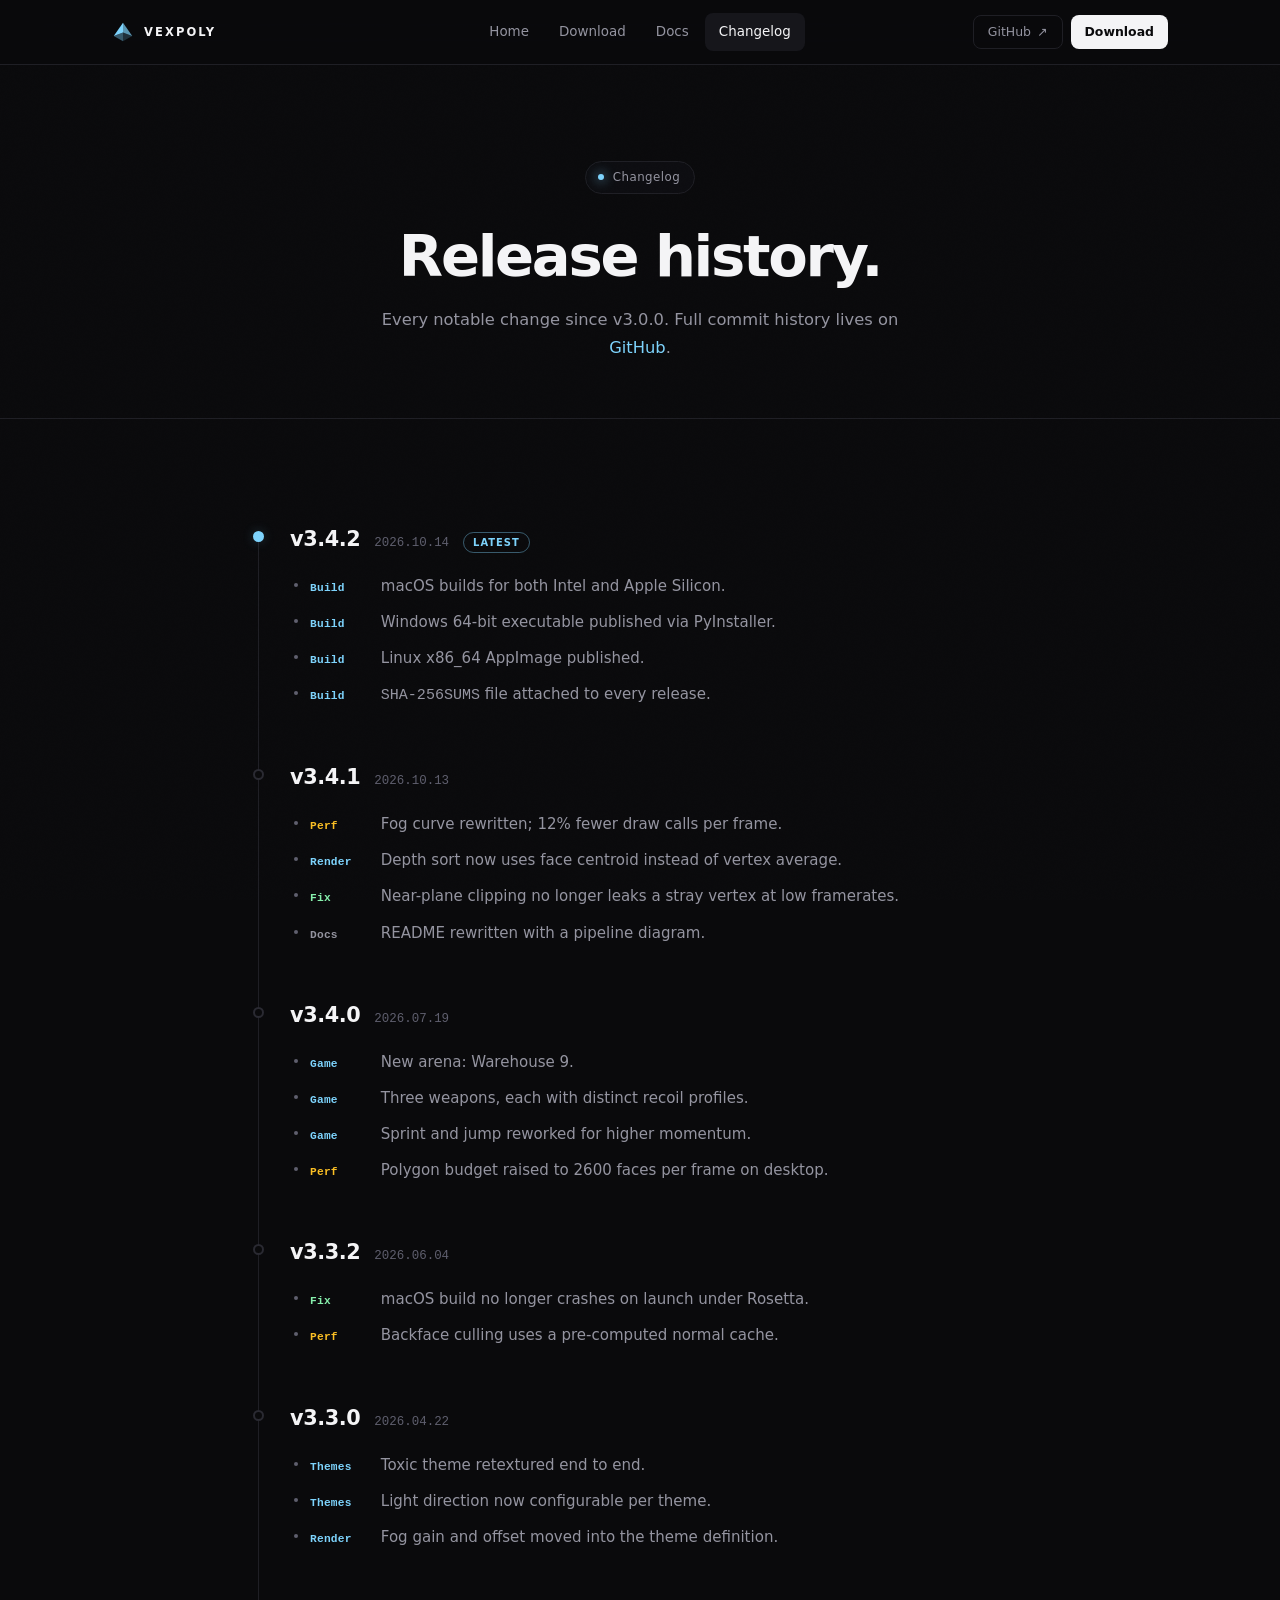
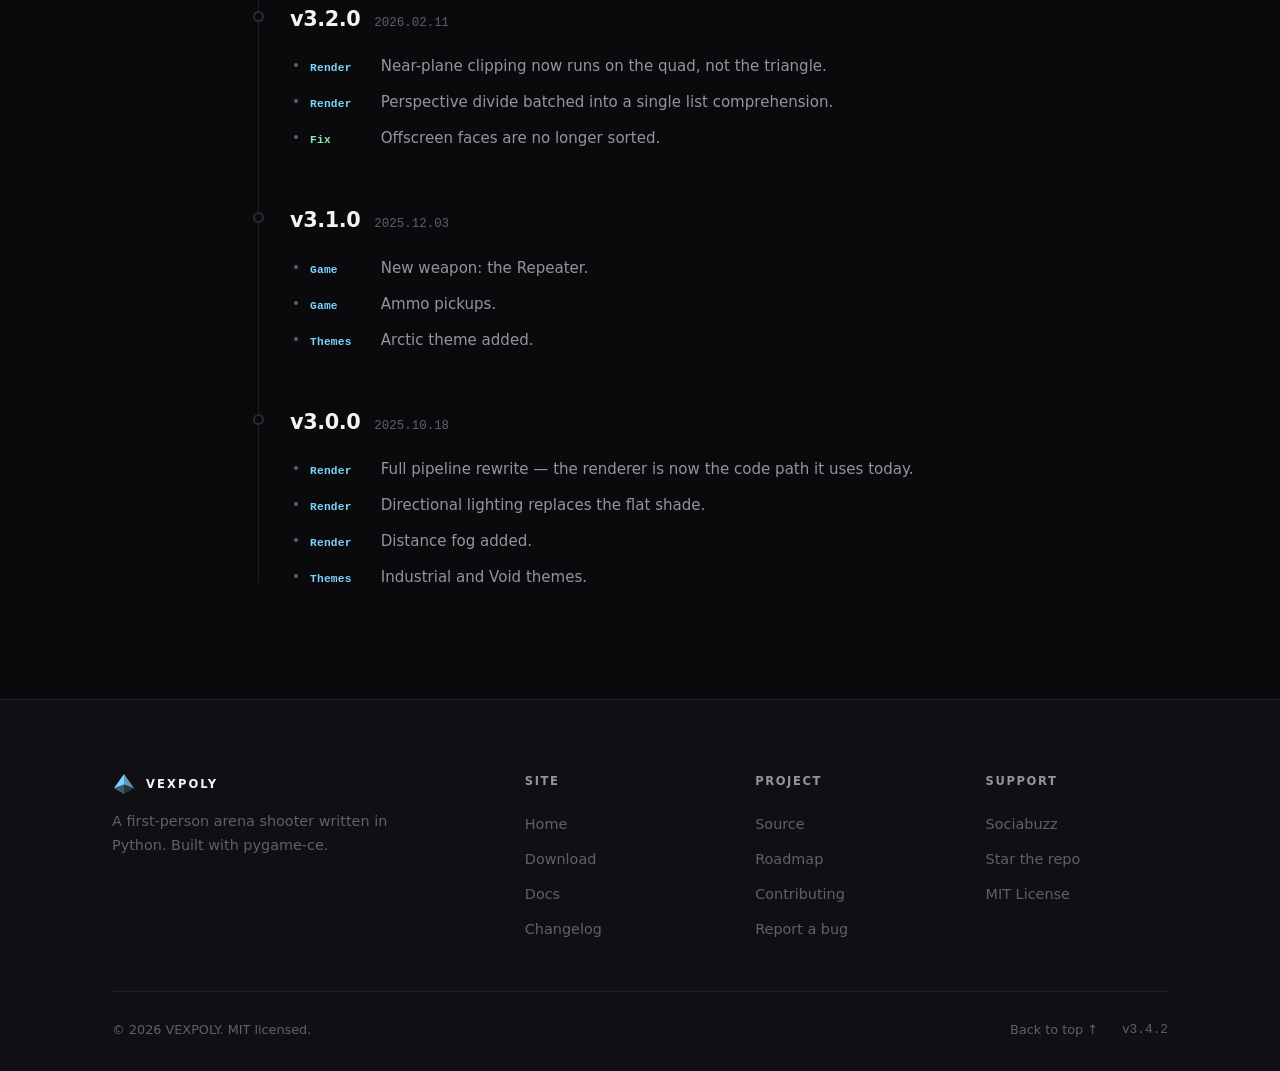
==== changelog.html @ 9313a00f "Add files via upload" ====
<!DOCTYPE html>
<html lang="en">
<head>
<meta charset="UTF-8">
<meta name="viewport" content="width=device-width, initial-scale=1.0">
<title>Changelog — VEXPOLY</title>
<meta name="description" content="Every VEXPOLY release, from v3.0.0 onward.">
<meta name="theme-color" content="#0A0A0C">
<meta name="color-scheme" content="dark">
<link rel="icon" href="assets/favicon.png">
<link rel="preconnect" href="https://rsms.me/">
<link rel="stylesheet" href="https://rsms.me/inter/inter.css">
<link rel="stylesheet" href="style.css">
<noscript><style>[data-reveal]{opacity:1!important;transform:none!important}</style></noscript>
</head>
<body id="top">

<a class="skip" href="#main">Skip to content</a>
<div class="grain" aria-hidden="true"></div>

<header class="bar">
  <div class="bar-inner">
    <a href="index.html" class="mark" aria-label="VEXPOLY — home">
      <svg viewBox="0 0 100 100" width="22" height="22" aria-hidden="true">
        <polygon points="50,8 8,68 50,52" fill="currentColor"/>
        <polygon points="50,8 50,52 92,68" fill="currentColor" opacity="0.7"/>
        <polygon points="8,68 50,92 50,52" fill="currentColor" opacity="0.4"/>
        <polygon points="50,52 92,68 50,92" fill="currentColor" opacity="0.2"/>
      </svg>
      <span>VEXPOLY</span>
    </a>

    <nav class="nav" id="siteNav" aria-label="Sections">
      <a href="index.html">Home</a>
      <a href="download.html">Download</a>
      <a href="docs.html">Docs</a>
      <a href="changelog.html" class="active">Changelog</a>
    </nav>

    <div class="bar-actions">
      <a class="pill pill-ghost" href="https://github.com/dranimalis/vexpoly" target="_blank" rel="noopener">
        GitHub <span aria-hidden="true">↗</span>
      </a>
      <a class="pill pill-solid" href="download.html">Download</a>
      <button class="menu" id="menuBtn" type="button"
              aria-expanded="false" aria-controls="siteNav" aria-label="Open menu">
        <span></span><span></span>
      </button>
    </div>
  </div>
</header>

<main id="main">

<section class="page-head">
  <div class="wrap-narrow">
    <p class="eyebrow" data-reveal>
      <span class="dot" aria-hidden="true"></span>Changelog
    </p>
    <h1 class="display" data-reveal>Release history.</h1>
    <p class="section-lede" data-reveal>
      Every notable change since v3.0.0. Full commit history lives on
      <a href="https://github.com/dranimalis/vexpoly" target="_blank" rel="noopener" style="color:var(--accent)">GitHub</a>.
    </p>
  </div>
</section>

<section class="section">
  <div class="wrap">
    <div class="timeline" data-reveal>

      <article class="release is-latest">
        <div class="release-head">
            <h3 class="release-ver">v3.4.2</h3>
            <span class="release-date">2026.10.14</span>
            <span class="release-tag is-latest">Latest</span>
        </div>
        <ul class="release-list">
            <li><span class="kind">Build</span> macOS builds for both Intel and Apple Silicon.</li>
            <li><span class="kind">Build</span> Windows 64-bit executable published via PyInstaller.</li>
            <li><span class="kind">Build</span> Linux x86_64 AppImage published.</li>
            <li><span class="kind">Build</span> <code>SHA-256SUMS</code> file attached to every release.</li>
        </ul>
      </article>

      <article class="release">
        <div class="release-head">
          <h3 class="release-ver">v3.4.1</h3>
          <span class="release-date">2026.10.13</span>
        </div>
        <ul class="release-list">
          <li><span class="kind perf">Perf</span> Fog curve rewritten; 12% fewer draw calls per frame.</li>
          <li><span class="kind">Render</span> Depth sort now uses face centroid instead of vertex average.</li>
          <li><span class="kind fix">Fix</span> Near-plane clipping no longer leaks a stray vertex at low framerates.</li>
          <li><span class="kind docs">Docs</span> README rewritten with a pipeline diagram.</li>
        </ul>
      </article>

      <article class="release">
        <div class="release-head">
          <h3 class="release-ver">v3.4.0</h3>
          <span class="release-date">2026.07.19</span>
        </div>
        <ul class="release-list">
          <li><span class="kind">Game</span> New arena: Warehouse 9.</li>
          <li><span class="kind">Game</span> Three weapons, each with distinct recoil profiles.</li>
          <li><span class="kind">Game</span> Sprint and jump reworked for higher momentum.</li>
          <li><span class="kind perf">Perf</span> Polygon budget raised to 2600 faces per frame on desktop.</li>
        </ul>
      </article>

      <article class="release">
        <div class="release-head">
          <h3 class="release-ver">v3.3.2</h3>
          <span class="release-date">2026.06.04</span>
        </div>
        <ul class="release-list">
          <li><span class="kind fix">Fix</span> macOS build no longer crashes on launch under Rosetta.</li>
          <li><span class="kind perf">Perf</span> Backface culling uses a pre-computed normal cache.</li>
        </ul>
      </article>

      <article class="release">
        <div class="release-head">
          <h3 class="release-ver">v3.3.0</h3>
          <span class="release-date">2026.04.22</span>
        </div>
        <ul class="release-list">
          <li><span class="kind">Themes</span> Toxic theme retextured end to end.</li>
          <li><span class="kind">Themes</span> Light direction now configurable per theme.</li>
          <li><span class="kind">Render</span> Fog gain and offset moved into the theme definition.</li>
        </ul>
      </article>

      <article class="release">
        <div class="release-head">
          <h3 class="release-ver">v3.2.0</h3>
          <span class="release-date">2026.02.11</span>
        </div>
        <ul class="release-list">
          <li><span class="kind">Render</span> Near-plane clipping now runs on the quad, not the triangle.</li>
          <li><span class="kind">Render</span> Perspective divide batched into a single list comprehension.</li>
          <li><span class="kind fix">Fix</span> Offscreen faces are no longer sorted.</li>
        </ul>
      </article>

      <article class="release">
        <div class="release-head">
          <h3 class="release-ver">v3.1.0</h3>
          <span class="release-date">2025.12.03</span>
        </div>
        <ul class="release-list">
          <li><span class="kind">Game</span> New weapon: the Repeater.</li>
          <li><span class="kind">Game</span> Ammo pickups.</li>
          <li><span class="kind">Themes</span> Arctic theme added.</li>
        </ul>
      </article>

      <article class="release">
        <div class="release-head">
          <h3 class="release-ver">v3.0.0</h3>
          <span class="release-date">2025.10.18</span>
        </div>
        <ul class="release-list">
          <li><span class="kind">Render</span> Full pipeline rewrite — the renderer is now the code path it uses today.</li>
          <li><span class="kind">Render</span> Directional lighting replaces the flat shade.</li>
          <li><span class="kind">Render</span> Distance fog added.</li>
          <li><span class="kind">Themes</span> Industrial and Void themes.</li>
        </ul>
      </article>

    </div>
  </div>
</section>

</main>

<footer class="foot">
  <div class="wrap">
    <div class="foot-grid">
      <div class="foot-brand">
        <a href="index.html" class="mark" aria-label="VEXPOLY">
          <svg viewBox="0 0 100 100" width="24" height="24" aria-hidden="true">
            <polygon points="50,8 8,68 50,52" fill="currentColor"/>
            <polygon points="50,8 50,52 92,68" fill="currentColor" opacity="0.7"/>
            <polygon points="8,68 50,92 50,52" fill="currentColor" opacity="0.4"/>
            <polygon points="50,52 92,68 50,92" fill="currentColor" opacity="0.2"/>
          </svg>
          <span>VEXPOLY</span>
        </a>
        <p class="foot-note">
          A first-person arena shooter written in Python. Built with pygame-ce.
        </p>
      </div>

      <nav class="foot-col" aria-label="Site">
        <h4>Site</h4>
        <a href="index.html">Home</a>
        <a href="download.html">Download</a>
        <a href="docs.html">Docs</a>
        <a href="changelog.html">Changelog</a>
      </nav>

      <nav class="foot-col" aria-label="Project">
        <h4>Project</h4>
        <a href="https://github.com/dranimalis/vexpoly" target="_blank" rel="noopener">Source</a>
        <a href="https://github.com/dranimalis/vexpoly/blob/main/ROADMAP.md" target="_blank" rel="noopener">Roadmap</a>
        <a href="https://github.com/dranimalis/vexpoly/blob/main/CONTRIBUTING.md" target="_blank" rel="noopener">Contributing</a>
        <a href="https://github.com/dranimalis/vexpoly/issues" target="_blank" rel="noopener">Report a bug</a>
      </nav>

      <nav class="foot-col" aria-label="Support">
        <h4>Support</h4>
        <a href="https://sociabuzz.com/dr_animalis/give" target="_blank" rel="noopener">Sociabuzz</a>
        <a href="https://github.com/dranimalis/vexpoly" target="_blank" rel="noopener">Star the repo</a>
        <a href="https://github.com/dranimalis/vexpoly/blob/main/LICENSE" target="_blank" rel="noopener">MIT License</a>
      </nav>
    </div>

    <div class="foot-bottom">
      <span>© <span id="year">2026</span> VEXPOLY. MIT licensed.</span>
      <span class="foot-bottom-right">
        <a class="totop" href="#top">Back to top ↑</a>
        <span class="ver">v3.4.2</span>
      </span>
    </div>
  </div>
</footer>

<script src="script.js"></script>
</body>
</html>
---- style.css ----
/* =========================================================================
   VEXPOLY — shared stylesheet
   ========================================================================= */

:root {
  --bg:         #0A0A0C;
  --surface:    #101014;
  --surface-2:  #16161B;
  --line:       #1F1F25;
  --line-2:     #2A2A32;
  --text:       #F4F4F6;
  --muted:      #9494A0;
  --dim:        #5F5F6E;
  --accent:     #7DD3FC;
  --accent-2:   #B8E6FF;
  --accent-ink: color-mix(in srgb, var(--accent) 10%, transparent);
  --accent-soft:color-mix(in srgb, var(--accent) 22%, transparent);

  --sans: "Inter", -apple-system, BlinkMacSystemFont, "Segoe UI", system-ui, sans-serif;
  --mono: ui-monospace, "SF Mono", "JetBrains Mono", Menlo, Consolas, monospace;

  --max: 1120px;
  --max-narrow: 720px;
  --pad: 32px;
  --radius: 12px;
  --radius-lg: 18px;

  --ease: cubic-bezier(.16, 1, .3, 1);
}

*, *::before, *::after { box-sizing: border-box; }

html {
  -webkit-text-size-adjust: 100%;
  scroll-behavior: smooth;
  scroll-padding-top: 88px;
  -webkit-font-smoothing: antialiased;
  -moz-osx-font-smoothing: grayscale;
}

body {
  margin: 0;
  background: var(--bg);
  color: var(--text);
  font-family: var(--sans);
  font-size: 16px;
  line-height: 1.6;
  overflow-x: hidden;
  font-feature-settings: "cv02", "cv03", "cv04", "cv11";
}

body.nav-open { overflow: hidden; }

img, svg, canvas { display: block; max-width: 100%; }
a { color: inherit; text-decoration: none; }
::selection { background: var(--accent); color: var(--bg); }

/* ------------------------------------------------------------ layout -- */

.wrap {
  width: 100%;
  max-width: var(--max);
  margin: 0 auto;
  padding: 0 var(--pad);
}
.wrap-narrow {
  width: 100%;
  max-width: var(--max-narrow);
  margin: 0 auto;
  padding: 0 var(--pad);
}

.skip {
  position: absolute;
  left: -9999px;
  top: 0;
  background: var(--accent);
  color: var(--bg);
  padding: 12px 18px;
  z-index: 200;
  font-size: 0.85rem;
  font-weight: 600;
  border-radius: 0 0 8px 0;
}
.skip:focus { left: 0; }

.grain {
  position: fixed;
  inset: 0;
  pointer-events: none;
  z-index: 1;
  opacity: 0.018;
  mix-blend-mode: overlay;
  background-image: url("data:image/svg+xml,%3Csvg xmlns='http://www.w3.org/2000/svg' width='160' height='160'%3E%3Cfilter id='n'%3E%3CfeTurbulence type='fractalNoise' baseFrequency='0.9' numOctaves='2'/%3E%3C/filter%3E%3Crect width='100%25' height='100%25' filter='url(%23n)'/%3E%3C/svg%3E");
}

/* =============================================================== bar == */

.bar {
  position: sticky;
  top: 0;
  z-index: 50;
  background: color-mix(in srgb, var(--bg) 78%, transparent);
  backdrop-filter: saturate(160%) blur(18px);
  -webkit-backdrop-filter: saturate(160%) blur(18px);
  border-bottom: 1px solid var(--line);
}

.bar-inner {
  max-width: var(--max);
  margin: 0 auto;
  padding: 0 var(--pad);
  display: grid;
  grid-template-columns: 1fr auto 1fr;
  align-items: center;
  gap: 24px;
  height: 64px;
}

.mark {
  display: inline-flex;
  align-items: center;
  gap: 10px;
  color: var(--accent);
  font-size: 0.72rem;
  letter-spacing: 0.18em;
  font-weight: 600;
  text-transform: uppercase;
  justify-self: start;
}
.mark span { color: var(--text); }

.nav {
  display: flex;
  gap: 2px;
  justify-self: center;
  font-size: 0.84rem;
  font-weight: 500;
  color: var(--muted);
}
.nav a {
  position: relative;
  padding: 8px 14px;
  border-radius: 8px;
  transition: color 0.18s var(--ease), background 0.18s var(--ease);
}
.nav a:hover { color: var(--text); }
.nav a.active {
  color: var(--text);
  background: var(--surface-2);
}

.bar-actions {
  display: flex;
  gap: 8px;
  align-items: center;
  justify-self: end;
}

.pill {
  display: inline-flex;
  align-items: center;
  gap: 6px;
  height: 34px;
  padding: 0 14px;
  border-radius: 8px;
  font-size: 0.78rem;
  font-weight: 500;
  white-space: nowrap;
  transition: all 0.18s var(--ease);
}
.pill-ghost {
  border: 1px solid var(--line);
  color: var(--muted);
}
.pill-ghost:hover { color: var(--text); border-color: var(--line-2); }

.pill-solid {
  background: var(--text);
  color: var(--bg);
  font-weight: 600;
}
.pill-solid:hover { background: var(--accent); }

.menu {
  display: none;
  width: 38px;
  height: 38px;
  background: none;
  border: 1px solid var(--line);
  border-radius: 9px;
  cursor: pointer;
  padding: 0;
  flex-direction: column;
  align-items: center;
  justify-content: center;
  gap: 5px;
  color: var(--text);
}
.menu span {
  display: block;
  width: 15px;
  height: 1.5px;
  background: currentColor;
  transition: transform 0.25s var(--ease);
}

/* ============================================================== hero == */

.hero {
  position: relative;
  padding: 104px 0 96px;
  overflow: hidden;
  isolation: isolate;
}

.hero-bg {
  position: absolute;
  inset: 0;
  z-index: -1;
  pointer-events: none;
  overflow: hidden;
}
.hero-bg::before {
  content: "";
  position: absolute;
  inset: -30% -10% auto -10%;
  height: 900px;
  background: radial-gradient(ellipse 42% 55% at 50% 12%,
    var(--accent-soft), transparent 70%);
  filter: blur(72px);
  opacity: 0.5;
}
.hero-bg::after {
  content: "";
  position: absolute;
  inset: 0;
  background-image:
    linear-gradient(color-mix(in srgb, var(--text) 4%, transparent) 1px, transparent 1px),
    linear-gradient(90deg, color-mix(in srgb, var(--text) 4%, transparent) 1px, transparent 1px);
  background-size: 72px 72px;
  mask-image: radial-gradient(ellipse 65% 55% at 50% 30%, black 10%, transparent 78%);
  -webkit-mask-image: radial-gradient(ellipse 65% 55% at 50% 30%, black 10%, transparent 78%);
}

.hero-inner {
  display: flex;
  flex-direction: column;
  align-items: center;
  text-align: center;
  max-width: 820px;
}

.eyebrow {
  display: inline-flex;
  align-items: center;
  gap: 9px;
  margin: 0 0 32px;
  padding: 6px 14px 6px 12px;
  border: 1px solid var(--line);
  border-radius: 999px;
  font-size: 0.74rem;
  letter-spacing: 0.04em;
  font-weight: 500;
  color: var(--muted);
  background: color-mix(in srgb, var(--surface) 60%, transparent);
}
.eyebrow .dot {
  width: 6px;
  height: 6px;
  border-radius: 50%;
  background: var(--accent);
  box-shadow: 0 0 12px var(--accent);
}

.hero-title {
  margin: 0 0 24px;
  font-size: clamp(2.8rem, 7.5vw, 5.2rem);
  font-weight: 700;
  letter-spacing: -0.045em;
  line-height: 1.02;
  color: var(--text);
}
.hero-title .muted { color: var(--dim); }

.hero-lede {
  margin: 0 0 36px;
  max-width: 58ch;
  font-size: 1.08rem;
  color: var(--muted);
  line-height: 1.7;
}
.hero-lede code {
  font-family: var(--mono);
  font-size: 0.88em;
  color: var(--text);
  background: var(--surface-2);
  border: 1px solid var(--line);
  padding: 2px 6px;
  border-radius: 5px;
}

.hero-ctas {
  display: flex;
  gap: 10px;
  flex-wrap: wrap;
  justify-content: center;
}

.hero-shot {
  width: 100%;
  max-width: 840px;
  margin: 48px auto 0;
  border: 1px solid var(--line);
  border-radius: var(--radius-lg);
  overflow: hidden;
  background: #07070A;
  box-shadow: 0 40px 100px -50px rgba(0,0,0,0.9);
}
.hero-shot img {
  display: block;
  width: 100%;
  height: auto;
}

.hero-foot {
  margin: 32px 0 0;
  font-size: 0.82rem;
  color: var(--dim);
}

/* ============================================================ buttons == */

.btn {
  display: inline-flex;
  align-items: center;
  justify-content: center;
  gap: 8px;
  height: 46px;
  padding: 0 22px;
  border-radius: 10px;
  font-size: 0.9rem;
  font-weight: 600;
  border: 1px solid transparent;
  cursor: pointer;
  transition: all 0.18s var(--ease);
  font-family: inherit;
  white-space: nowrap;
}
.btn-solid {
  background: var(--text);
  color: var(--bg);
}
.btn-solid:hover { background: var(--accent); }

.btn-ghost {
  border-color: var(--line-2);
  color: var(--text);
  background: transparent;
}
.btn-ghost:hover { border-color: var(--muted); background: var(--surface); }

.btn-block { width: 100%; }

/* ============================================================== stats == */

.stats {
  border-top: 1px solid var(--line);
  border-bottom: 1px solid var(--line);
  padding: 40px 0;
  background: color-mix(in srgb, var(--surface) 40%, transparent);
}
.stats-grid {
  display: grid;
  grid-template-columns: repeat(4, 1fr);
  gap: 0;
}
.stat {
  display: flex;
  flex-direction: column;
  gap: 4px;
  align-items: center;
  text-align: center;
  padding: 0 20px;
  border-left: 1px solid var(--line);
}
.stat:first-child { border-left: none; }

.stat-value {
  font-family: var(--mono);
  font-size: clamp(1.5rem, 2.8vw, 2rem);
  font-weight: 500;
  letter-spacing: -0.02em;
  color: var(--text);
  line-height: 1.1;
}
.stat-label {
  font-size: 0.74rem;
  letter-spacing: 0.02em;
  color: var(--dim);
  font-weight: 500;
}

/* ============================================================ section == */

.section {
  padding: 104px 0;
  position: relative;
}
.section-alt {
  background: color-mix(in srgb, var(--surface) 30%, transparent);
}

.section-head {
  max-width: var(--max-narrow);
  margin: 0 auto 64px;
  text-align: center;
}
.section-head .eyebrow { margin-bottom: 22px; }

.display {
  margin: 0 0 18px;
  font-size: clamp(1.9rem, 4.2vw, 3rem);
  font-weight: 700;
  letter-spacing: -0.04em;
  line-height: 1.08;
}
.display .dim { color: var(--dim); }

.section-lede {
  max-width: 56ch;
  margin: 0 auto;
  font-size: 1.02rem;
  color: var(--muted);
  line-height: 1.7;
  text-align: center;
}
.section-lede code {
  font-family: var(--mono);
  font-size: 0.9em;
  color: var(--text);
  background: var(--surface-2);
  border: 1px solid var(--line);
  padding: 1px 5px;
  border-radius: 4px;
}

.page-head {
  padding: 96px 0 56px;
  text-align: center;
  border-bottom: 1px solid var(--line);
}
.page-head .display {
  font-size: clamp(2.2rem, 5.5vw, 3.6rem);
}
.page-head .section-lede {
  margin-top: 12px;
}

/* ============================================================== cards == */

.grid-3 {
  display: grid;
  grid-template-columns: repeat(3, 1fr);
  gap: 16px;
}

.card {
  display: flex;
  flex-direction: column;
  gap: 12px;
  padding: 26px 24px;
  border: 1px solid var(--line);
  border-radius: var(--radius-lg);
  background: var(--surface);
  transition: border-color 0.2s var(--ease);
}
.card:hover { border-color: var(--line-2); }

.card-num {
  font-family: var(--mono);
  font-size: 0.7rem;
  letter-spacing: 0.12em;
  color: var(--dim);
}
.card h3 {
  margin: 0;
  font-size: 1.05rem;
  font-weight: 600;
  letter-spacing: -0.01em;
}
.card p {
  margin: 0;
  font-size: 0.9rem;
  color: var(--muted);
  line-height: 1.6;
}
.card code {
  font-family: var(--mono);
  font-size: 0.88em;
  color: var(--text);
  background: var(--surface-2);
  border: 1px solid var(--line);
  padding: 1px 5px;
  border-radius: 4px;
}

.link-card {
  display: flex;
  flex-direction: column;
  gap: 10px;
  padding: 28px 26px;
  border: 1px solid var(--line);
  border-radius: var(--radius-lg);
  background: var(--surface);
  transition: all 0.22s var(--ease);
}
.link-card:hover {
  border-color: var(--line-2);
  transform: translateY(-2px);
}
.link-card h3 {
  margin: 0;
  font-size: 1.1rem;
  font-weight: 600;
  letter-spacing: -0.015em;
}
.link-card p {
  margin: 0;
  font-size: 0.9rem;
  color: var(--muted);
  line-height: 1.6;
  flex: 1;
}
.link-card .arrow {
  margin-top: 4px;
  font-size: 0.82rem;
  font-weight: 600;
  color: var(--accent);
  display: inline-flex;
  align-items: center;
  gap: 6px;
}
.link-card .arrow span { transition: transform 0.2s var(--ease); }
.link-card:hover .arrow span { transform: translateX(3px); }

/* ============================================================== demo === */

.themes {
  display: flex;
  gap: 8px;
  flex-wrap: wrap;
  justify-content: center;
  margin: 0 0 28px;
}
.theme-btn {
  display: inline-flex;
  align-items: center;
  gap: 9px;
  padding: 7px 14px 7px 10px;
  border: 1px solid var(--line);
  border-radius: 999px;
  background: var(--surface);
  color: var(--muted);
  font-family: var(--sans);
  font-size: 0.82rem;
  font-weight: 500;
  cursor: pointer;
  transition: all 0.18s var(--ease);
}
.theme-btn:hover { color: var(--text); border-color: var(--line-2); }
.theme-btn[aria-pressed="true"] {
  color: var(--text);
  border-color: color-mix(in srgb, var(--accent) 45%, transparent);
  background: color-mix(in srgb, var(--accent) 8%, var(--surface));
}
.theme-btn .sw {
  width: 14px; height: 14px;
  border-radius: 50%;
  background: var(--c);
  box-shadow: inset 0 0 0 1px rgba(255,255,255,0.1);
}

.demo {
  border: 1px solid var(--line);
  border-radius: var(--radius-lg);
  overflow: hidden;
  background: #07070A;
  max-width: 960px;
  margin: 0 auto;
}
.demo-head {
  display: flex;
  align-items: center;
  gap: 10px;
  padding: 12px 18px;
  border-bottom: 1px solid var(--line);
  background: var(--surface);
}
.demo-dot {
  width: 7px; height: 7px;
  border-radius: 50%;
  background: var(--accent);
}
.demo-title {
  font-family: var(--mono);
  font-size: 0.74rem;
  color: var(--muted);
}
.demo-hint {
  margin-left: auto;
  font-family: var(--mono);
  font-size: 0.72rem;
  color: var(--dim);
}

#scene {
  display: block;
  width: 100%;
  height: auto;
  aspect-ratio: 900 / 580;
  cursor: grab;
  touch-action: none;
  user-select: none;
}
#scene:active { cursor: grabbing; }

.demo-controls {
  display: flex;
  align-items: center;
  gap: 8px;
  padding: 12px 16px;
  border-top: 1px solid var(--line);
  background: var(--surface);
  flex-wrap: wrap;
}
.ctl {
  display: inline-flex;
  align-items: center;
  gap: 7px;
  padding: 6px 12px;
  background: transparent;
  border: 1px solid var(--line);
  border-radius: 7px;
  color: var(--muted);
  font-family: var(--mono);
  font-size: 0.72rem;
  cursor: pointer;
  transition: all 0.15s var(--ease);
}
.ctl:hover { color: var(--text); border-color: var(--line-2); }
.ctl[aria-pressed="true"] {
  color: var(--accent);
  border-color: color-mix(in srgb, var(--accent) 40%, transparent);
}
.ctl-dot {
  width: 6px; height: 6px;
  border-radius: 50%;
  background: var(--dim);
  transition: background 0.15s;
}
.ctl[aria-pressed="true"] .ctl-dot { background: var(--accent); }

.demo-stats {
  margin-left: auto;
  display: flex;
  gap: 14px;
  font-family: var(--mono);
  font-size: 0.72rem;
  color: var(--dim);
}

/* =========================================================== downloads = */

.dl-grid {
  display: grid;
  grid-template-columns: repeat(3, 1fr);
  gap: 16px;
}

.dl-card {
  position: relative;
  display: flex;
  flex-direction: column;
  gap: 16px;
  padding: 24px;
  border: 1px solid var(--line);
  border-radius: var(--radius-lg);
  background: var(--surface);
  transition: border-color 0.2s var(--ease);
}
.dl-card:hover { border-color: var(--line-2); }
.dl-card.is-match {
  border-color: color-mix(in srgb, var(--accent) 55%, transparent);
  background:
    linear-gradient(180deg,
      color-mix(in srgb, var(--accent) 7%, transparent) 0%,
      var(--surface) 60%);
}
.dl-card.is-soon { opacity: 0.75; }
.dl-card.is-soon .dl-badge {
  display: inline-flex;
  color: var(--muted);
  border-color: var(--line-2);
}
.dl-card.is-soon .btn {
  cursor: default;
  pointer-events: auto;
}

.dl-head {
  display: flex;
  align-items: center;
  justify-content: space-between;
  gap: 10px;
}
.dl-os {
  display: inline-flex;
  align-items: center;
  gap: 10px;
  font-size: 0.95rem;
  font-weight: 600;
}
.dl-os svg { color: var(--muted); flex-shrink: 0; }
.is-match .dl-os svg { color: var(--accent); }

.dl-badge {
  display: none;
  padding: 3px 9px;
  font-size: 0.62rem;
  letter-spacing: 0.12em;
  text-transform: uppercase;
  font-weight: 600;
  color: var(--accent);
  border: 1px solid color-mix(in srgb, var(--accent) 40%, transparent);
  border-radius: 999px;
  white-space: nowrap;
}
.dl-card.is-match .dl-badge { display: inline-flex; }

.dl-file {
  display: flex;
  flex-direction: column;
  gap: 4px;
  padding: 12px 14px;
  border: 1px solid var(--line);
  border-radius: 10px;
  background: #0A0A0D;
}
.dl-file-name {
  font-family: var(--mono);
  font-size: 0.78rem;
  color: var(--text);
  word-break: break-all;
}
.dl-file-meta {
  font-family: var(--mono);
  font-size: 0.68rem;
  color: var(--dim);
}

.dl-note {
  margin: 0;
  font-size: 0.8rem;
  color: var(--dim);
  line-height: 1.55;
}
.dl-note code {
  font-family: var(--mono);
  font-size: 0.9em;
  color: var(--muted);
  background: var(--surface-2);
  border: 1px solid var(--line);
  padding: 1px 5px;
  border-radius: 4px;
}
.dl-note em { color: var(--muted); font-style: normal; }
.dl-note a {
  color: var(--muted);
  border-bottom: 1px solid var(--line-2);
  transition: color 0.15s, border-color 0.15s;
}
.dl-note a:hover { color: var(--accent); border-color: var(--accent); }

.dl-verify {
  margin: 20px auto 0;
  max-width: 62ch;
  text-align: center;
  font-size: 0.82rem;
  color: var(--dim);
}
.dl-verify a {
  color: var(--muted);
  border-bottom: 1px solid var(--line-2);
  transition: color 0.15s, border-color 0.15s;
}
.dl-verify a:hover { color: var(--accent); border-color: var(--accent); }

/* install block */
.install {
  width: 100%;
  max-width: 720px;
  margin: 0 auto;
  background: var(--surface);
  border: 1px solid var(--line);
  border-radius: var(--radius);
  overflow: hidden;
  text-align: left;
  transition: border-color 0.25s var(--ease);
}
.install:hover { border-color: var(--line-2); }

.install-bar {
  display: flex;
  align-items: center;
  gap: 12px;
  padding: 10px 14px;
  border-bottom: 1px solid var(--line);
  background: var(--surface-2);
}
.install-dots { display: flex; gap: 6px; }
.install-dots i {
  width: 10px; height: 10px;
  border-radius: 50%;
  display: block;
}
.install-dots i:nth-child(1) { background: #FF5F56; }
.install-dots i:nth-child(2) { background: #FFBD2E; }
.install-dots i:nth-child(3) { background: #27C93F; }
.install-title {
  font-family: var(--mono);
  font-size: 0.74rem;
  color: var(--dim);
}

.copy {
  margin-left: auto;
  display: inline-flex;
  align-items: center;
  gap: 6px;
  padding: 5px 12px;
  background: transparent;
  border: 1px solid var(--line);
  border-radius: 6px;
  color: var(--muted);
  font-family: var(--mono);
  font-size: 0.7rem;
  cursor: pointer;
  transition: all 0.15s var(--ease);
}
.copy:hover { color: var(--text); border-color: var(--line-2); }
.copy.done { color: var(--accent); border-color: var(--accent); }
.copy::before {
  content: "";
  width: 8px; height: 8px;
  border: 1.5px solid currentColor;
  border-radius: 2px;
  transition: all 0.15s var(--ease);
}
.copy.done::before { border-radius: 50%; background: currentColor; }

.install pre {
  margin: 0;
  padding: 18px 22px;
  font-family: var(--mono);
  font-size: 0.82rem;
  line-height: 1.9;
  color: #C9C9CE;
  overflow-x: auto;
}
.install code { background: none; padding: 0; font-size: inherit; color: inherit; }
.install .p { color: var(--dim); margin-right: 8px; user-select: none; }
.install .c { color: var(--dim); opacity: 0.7; }

/* requirements table */
.reqs {
  max-width: 780px;
  margin: 0 auto;
}
.reqs-title {
  margin: 0 0 18px;
  font-size: 0.72rem;
  letter-spacing: 0.16em;
  text-transform: uppercase;
  font-weight: 600;
  color: var(--muted);
  text-align: center;
}
.reqs-grid {
  display: grid;
  grid-template-columns: repeat(3, 1fr);
  gap: 1px;
  background: var(--line);
  border: 1px solid var(--line);
  border-radius: var(--radius);
  overflow: hidden;
}
.req {
  display: flex;
  flex-direction: column;
  gap: 4px;
  padding: 16px 20px;
  background: var(--surface);
}
.req-label {
  font-size: 0.72rem;
  letter-spacing: 0.04em;
  color: var(--dim);
  font-weight: 500;
}
.req-value {
  font-size: 0.9rem;
  color: var(--text);
  line-height: 1.5;
}

/* ================================================================ docs = */

.docs-layout {
  display: grid;
  grid-template-columns: 220px minmax(0, 1fr);
  gap: 56px;
  align-items: start;
  max-width: var(--max);
  margin: 0 auto;
  padding: 64px var(--pad) 0;
}

.docs-nav {
  position: sticky;
  top: 88px;
  display: flex;
  flex-direction: column;
  gap: 4px;
  font-size: 0.88rem;
}
.docs-nav h4 {
  margin: 0 0 10px;
  font-size: 0.68rem;
  letter-spacing: 0.16em;
  text-transform: uppercase;
  font-weight: 600;
  color: var(--dim);
}
.docs-nav a {
  display: block;
  padding: 7px 12px;
  border-radius: 7px;
  color: var(--muted);
  transition: all 0.15s var(--ease);
}
.docs-nav a:hover { color: var(--text); background: var(--surface); }
.docs-nav a.active { color: var(--text); background: var(--surface-2); }

.docs-content { max-width: 720px; }
.docs-content section { padding: 0 0 64px; scroll-margin-top: 88px; }

.docs-content h2 {
  margin: 0 0 12px;
  font-size: 1.6rem;
  font-weight: 700;
  letter-spacing: -0.025em;
}
.docs-content h3 {
  margin: 32px 0 10px;
  font-size: 1.05rem;
  font-weight: 600;
  letter-spacing: -0.01em;
}
.docs-content p {
  margin: 0 0 14px;
  font-size: 0.98rem;
  color: var(--muted);
  line-height: 1.72;
}
.docs-content p code,
.docs-content li code {
  font-family: var(--mono);
  font-size: 0.88em;
  color: var(--text);
  background: var(--surface-2);
  border: 1px solid var(--line);
  padding: 1px 6px;
  border-radius: 4px;
}
.docs-content ul, .docs-content ol {
  margin: 0 0 18px;
  padding-left: 22px;
  color: var(--muted);
  line-height: 1.72;
}
.docs-content li { margin-bottom: 6px; }
.docs-content a {
  color: var(--accent);
  border-bottom: 1px solid var(--accent-soft);
  transition: border-color 0.15s;
}
.docs-content a:hover { border-color: var(--accent); }

.docs-content pre {
  margin: 0 0 20px;
  padding: 18px 20px;
  background: var(--surface);
  border: 1px solid var(--line);
  border-radius: 12px;
  font-family: var(--mono);
  font-size: 0.82rem;
  line-height: 1.85;
  color: #C9C9CE;
  overflow-x: auto;
}
.docs-content pre code { background: none; border: none; padding: 0; color: inherit; }

.controls-table {
  width: 100%;
  border-collapse: collapse;
  border: 1px solid var(--line);
  border-radius: var(--radius);
  overflow: hidden;
  margin: 0 0 20px;
  font-size: 0.92rem;
}
.controls-table th,
.controls-table td {
  padding: 12px 18px;
  text-align: left;
  border-bottom: 1px solid var(--line);
}
.controls-table th {
  background: var(--surface);
  font-size: 0.72rem;
  letter-spacing: 0.12em;
  text-transform: uppercase;
  font-weight: 600;
  color: var(--muted);
}
.controls-table tr:last-child td { border-bottom: none; }
.controls-table td:first-child { color: var(--muted); }
.controls-table td:last-child { text-align: right; }

kbd {
  display: inline-flex;
  align-items: center;
  justify-content: center;
  min-width: 28px;
  height: 28px;
  padding: 0 8px;
  background: var(--surface-2);
  border: 1px solid var(--line-2);
  border-bottom-width: 2px;
  border-radius: 6px;
  font-family: var(--mono);
  font-size: 0.72rem;
  color: var(--text);
  margin-left: 4px;
}

/* ============================================================ changelog = */

.timeline {
  max-width: 780px;
  margin: 0 auto;
  position: relative;
}
.timeline::before {
  content: "";
  position: absolute;
  top: 12px;
  bottom: 12px;
  left: 8px;
  width: 1px;
  background: var(--line);
}

.release {
  position: relative;
  padding: 0 0 48px 40px;
}
.release:last-child { padding-bottom: 0; }
.release::before {
  content: "";
  position: absolute;
  left: 3px;
  top: 8px;
  width: 11px;
  height: 11px;
  border-radius: 50%;
  background: var(--bg);
  border: 2px solid var(--line-2);
}
.release.is-latest::before {
  border-color: var(--accent);
  background: var(--accent);
  box-shadow: 0 0 12px var(--accent-soft);
}

.release-head {
  display: flex;
  align-items: baseline;
  gap: 14px;
  flex-wrap: wrap;
  margin: 0 0 12px;
}
.release-ver {
  font-size: 1.3rem;
  font-weight: 700;
  letter-spacing: -0.02em;
  margin: 0;
}
.release-date {
  font-family: var(--mono);
  font-size: 0.78rem;
  color: var(--dim);
}
.release-tag {
  padding: 2px 9px;
  font-size: 0.62rem;
  letter-spacing: 0.1em;
  text-transform: uppercase;
  font-weight: 600;
  border-radius: 999px;
  border: 1px solid var(--line-2);
  color: var(--muted);
}
.release-tag.is-latest {
  color: var(--accent);
  border-color: color-mix(in srgb, var(--accent) 40%, transparent);
}

.release-list {
  margin: 0;
  padding: 0;
  list-style: none;
}
.release-list li {
  position: relative;
  padding: 6px 0 6px 20px;
  font-size: 0.94rem;
  color: var(--muted);
  line-height: 1.6;
}
.release-list li::before {
  content: "";
  position: absolute;
  left: 4px;
  top: 15px;
  width: 4px;
  height: 4px;
  border-radius: 50%;
  background: var(--dim);
}
.release-list .kind {
  display: inline-block;
  min-width: 62px;
  font-family: var(--mono);
  font-size: 0.7rem;
  font-weight: 600;
  letter-spacing: 0.02em;
  color: var(--accent);
  margin-right: 4px;
}
.release-list .kind.fix { color: #86efac; }
.release-list .kind.perf { color: #fbbf24; }
.release-list .kind.docs { color: var(--muted); }

/* ============================================================= support = */

.support { text-align: center; }
.support .row-center {
  display: flex;
  gap: 12px;
  justify-content: center;
  flex-wrap: wrap;
  margin-top: 28px;
}

/* ================================================================ 404 = */

.notfound {
  min-height: calc(100svh - 64px);
  display: grid;
  place-items: center;
  padding: 80px 0;
  text-align: center;
}
.notfound .code {
  font-family: var(--mono);
  font-size: 0.82rem;
  letter-spacing: 0.24em;
  color: var(--dim);
  margin: 0 0 20px;
}
.notfound h1 {
  margin: 0 0 20px;
  font-size: clamp(2.4rem, 6vw, 4rem);
  font-weight: 700;
  letter-spacing: -0.04em;
  line-height: 1.05;
}
.notfound p {
  max-width: 48ch;
  margin: 0 auto 36px;
  color: var(--muted);
  font-size: 1rem;
  line-height: 1.7;
}
.notfound .hero-ctas { justify-content: center; }

/* =============================================================== foot == */

.foot {
  background: var(--surface);
  border-top: 1px solid var(--line);
  padding: 72px 0 32px;
}
.foot-grid {
  display: grid;
  grid-template-columns: 2fr 1fr 1fr 1fr;
  gap: 48px;
  padding-bottom: 44px;
  border-bottom: 1px solid var(--line);
}
.foot-brand .mark { color: var(--accent); margin-bottom: 14px; }
.foot-note {
  margin: 0;
  font-size: 0.9rem;
  color: var(--dim);
  max-width: 36ch;
  line-height: 1.65;
}
.foot-col h4 {
  margin: 0 0 16px;
  font-size: 0.72rem;
  letter-spacing: 0.14em;
  text-transform: uppercase;
  font-weight: 600;
  color: var(--muted);
}
.foot-col a {
  display: block;
  padding: 6px 0;
  font-size: 0.9rem;
  color: var(--dim);
  transition: color 0.15s;
}
.foot-col a:hover { color: var(--text); }

.foot-bottom {
  display: flex;
  justify-content: space-between;
  align-items: center;
  gap: 16px;
  flex-wrap: wrap;
  padding-top: 28px;
  font-size: 0.8rem;
  color: var(--dim);
}
.foot-bottom-right {
  display: inline-flex;
  align-items: center;
  gap: 24px;
}
.totop { color: var(--dim); transition: color 0.15s; }
.totop:hover { color: var(--accent); }
.ver { font-family: var(--mono); }

/* ============================================================== reveal == */

[data-reveal] {
  opacity: 0;
  transform: translateY(18px);
  transition:
    opacity 0.7s var(--ease) var(--delay, 0s),
    transform 0.7s var(--ease) var(--delay, 0s);
}
[data-reveal].in {
  opacity: 1;
  transform: none;
}

/* =========================================================== responsive */

@media (max-width: 1050px) {
  .docs-layout { grid-template-columns: 1fr; gap: 32px; padding-top: 48px; }
  .docs-nav {
    position: static;
    flex-direction: row;
    flex-wrap: wrap;
    padding: 14px 16px;
    border: 1px solid var(--line);
    border-radius: var(--radius);
    background: var(--surface);
  }
  .docs-nav h4 { width: 100%; margin: 0 0 8px; }
  .docs-nav a { padding: 6px 12px; }
  .foot-grid { grid-template-columns: 1fr 1fr; gap: 36px; }
}

@media (max-width: 950px) {
  .grid-3 { grid-template-columns: 1fr; }
  .dl-grid { grid-template-columns: 1fr; }
  .reqs-grid { grid-template-columns: repeat(2, 1fr); }
}

@media (max-width: 860px) {
  .bar-inner {
    grid-template-columns: 1fr auto;
    gap: 12px;
  }
  .nav {
    position: fixed;
    inset: 64px 0 auto 0;
    flex-direction: column;
    gap: 0;
    margin: 0;
    padding: 8px 0 20px;
    background: color-mix(in srgb, var(--bg) 96%, transparent);
    backdrop-filter: blur(18px);
    -webkit-backdrop-filter: blur(18px);
    border-bottom: 1px solid var(--line);
    font-size: 0.9rem;
    transform: translateY(-120%);
    transition: transform 0.32s var(--ease);
    z-index: 40;
    align-items: stretch;
  }
  .nav a {
    padding: 16px var(--pad);
    border-radius: 0;
    border-bottom: 1px solid var(--line);
  }
  body.nav-open .nav { transform: none; }

  .pill-ghost { display: none; }
  .menu { display: flex; }
  body.nav-open .menu span:nth-child(1) { transform: translateY(3.25px) rotate(45deg); }
  body.nav-open .menu span:nth-child(2) { transform: translateY(-3.25px) rotate(-45deg); }
}

@media (max-width: 720px) {
  :root { --pad: 20px; }
  .section { padding: 80px 0; }
  .page-head { padding: 64px 0 40px; }

  .hero { padding: 64px 0 72px; }
  .hero-ctas { width: 100%; }
  .hero-ctas .btn { flex: 1 1 auto; }
  .hero-shot { margin-top: 36px; }

  .stats-grid { grid-template-columns: 1fr 1fr; gap: 24px 0; }
  .stat { border-left: none; padding: 0; }
  .stat:nth-child(2n) { border-left: 1px solid var(--line); }
  .stat:nth-child(n+3) { padding-top: 20px; border-top: 1px solid var(--line); }

  .reqs-grid { grid-template-columns: 1fr; }
  .foot-grid { grid-template-columns: 1fr; gap: 28px; }
  .foot-bottom { flex-direction: column; align-items: flex-start; }

  .controls-table th,
  .controls-table td { padding: 10px 14px; font-size: 0.88rem; }

  .release { padding-left: 32px; }
}

@media (max-width: 420px) {
  .hero-title { font-size: clamp(2.2rem, 12vw, 3rem); }
  .install pre { font-size: 0.72rem; padding: 16px 18px; }
  .demo-stats { width: 100%; margin-left: 0; margin-top: 6px; }
}

@media (prefers-reduced-motion: reduce) {
  html { scroll-behavior: auto; }
  [data-reveal] { opacity: 1 !important; transform: none !important; transition: none !important; }
}

/* architecture picker inside the macOS card */
.dl-arch {
  margin: 0;
  font-size: 0.78rem;
  color: var(--dim);
  letter-spacing: 0.02em;
}

.dl-arch-btn {
  flex-direction: column;
  height: auto;
  padding: 10px 16px;
  gap: 2px;
  text-align: center;
}

.dl-arch-sub {
  font-family: var(--mono);
  font-size: 0.66rem;
  font-weight: 500;
  opacity: 0.7;
  letter-spacing: 0.02em;
}

/* the detected chip's button lights up */
.dl-card[data-os="macos"].is-apple-silicon .dl-arch-btn[data-arch="arm64"],
.dl-card[data-os="macos"].is-intel        .dl-arch-btn[data-arch="x64"] {
  background: var(--text);
  color: var(--bg);
  border-color: transparent;
}
.dl-card[data-os="macos"].is-apple-silicon .dl-arch-btn[data-arch="x64"],
.dl-card[data-os="macos"].is-intel        .dl-arch-btn[data-arch="arm64"] {
  background: transparent;
  color: var(--text);
  border-color: var(--line-2);
}
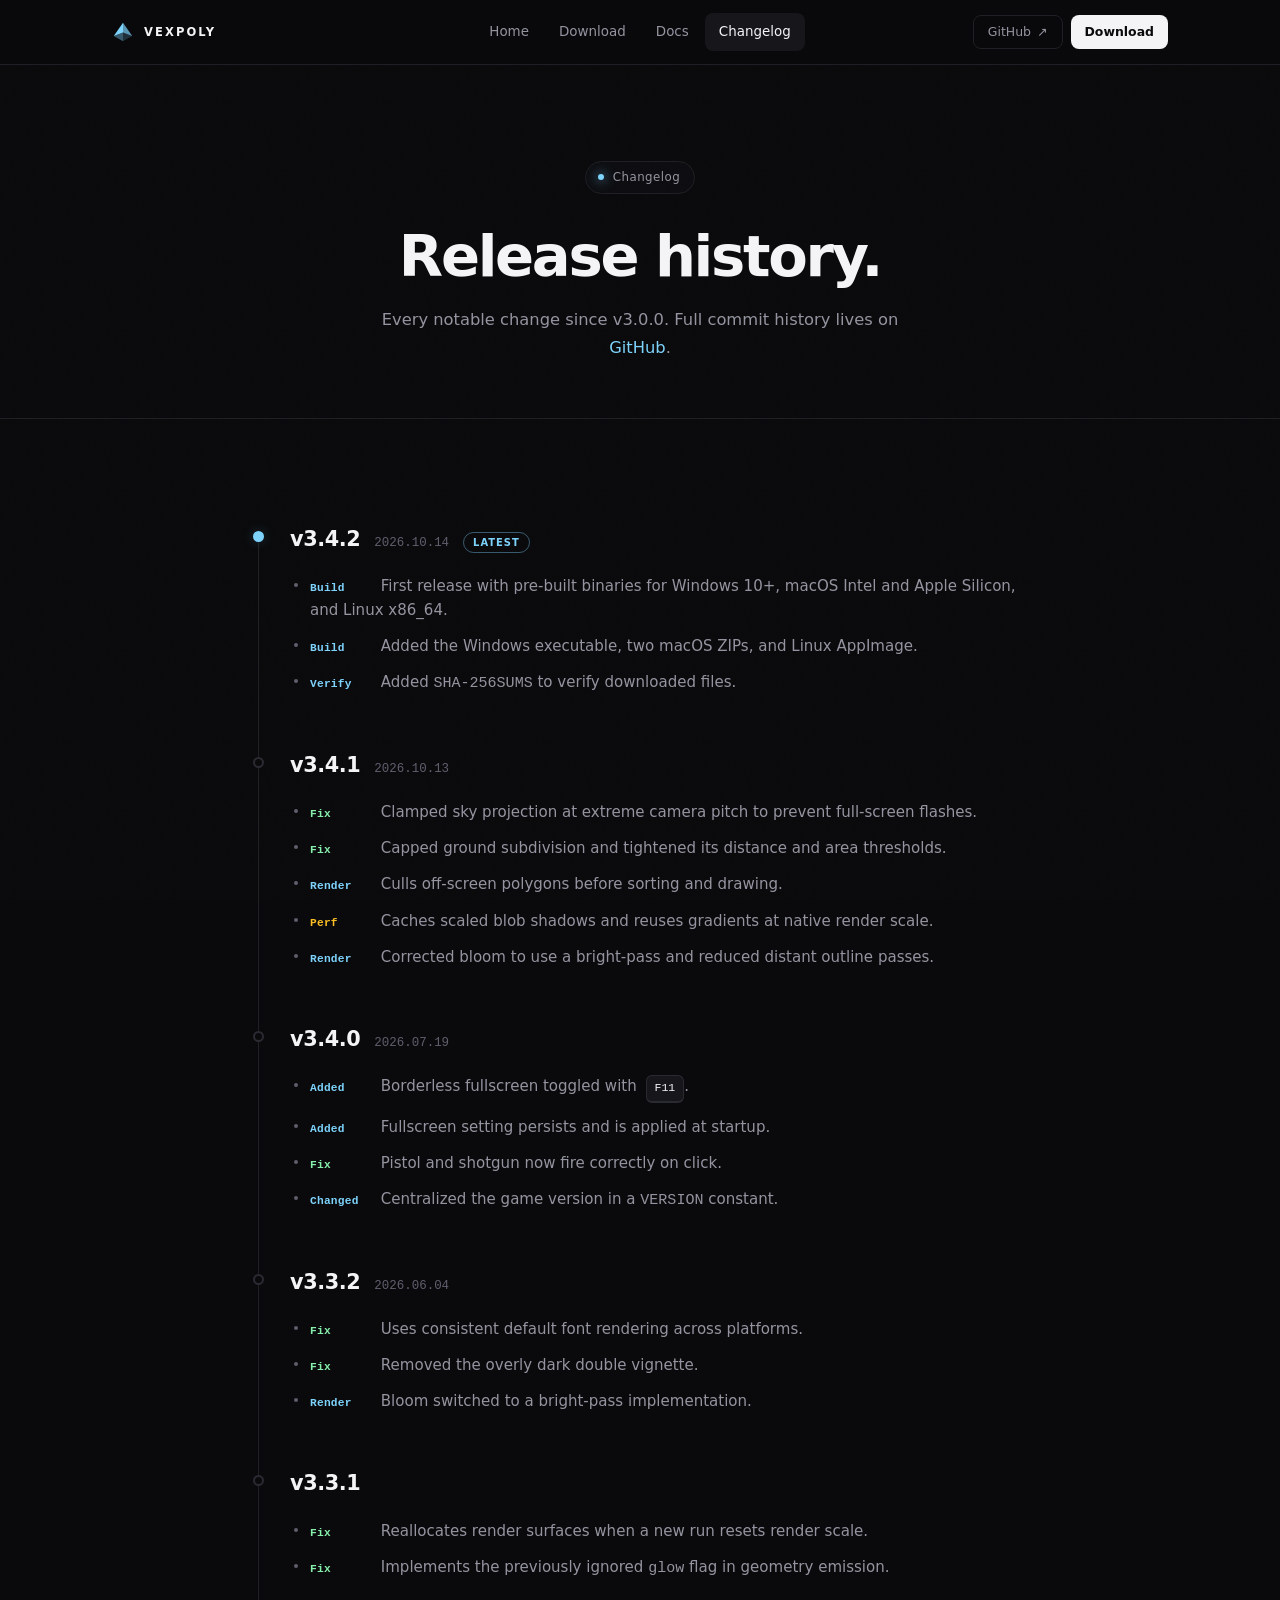
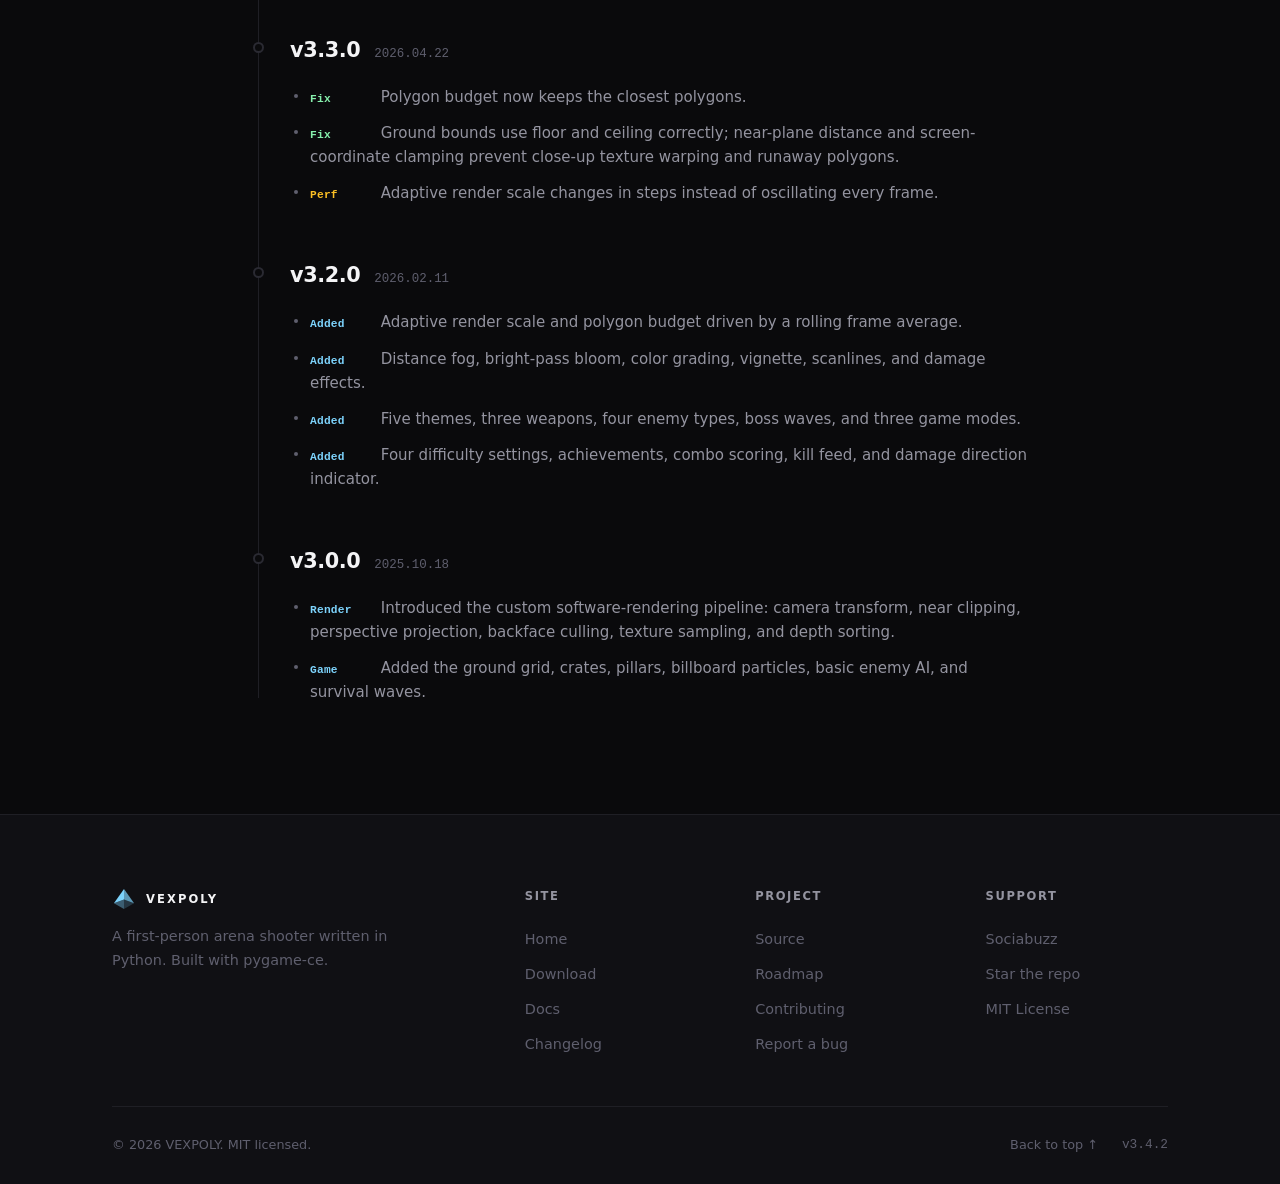
==== commit 78a905ed: "Sync website changelog with game release history" ====
--- a/changelog.html
+++ b/changelog.html
@@ -71,15 +71,14 @@
 
       <article class="release is-latest">
         <div class="release-head">
-            <h3 class="release-ver">v3.4.2</h3>
-            <span class="release-date">2026.10.14</span>
-            <span class="release-tag is-latest">Latest</span>
-        </div>
-        <ul class="release-list">
-            <li><span class="kind">Build</span> macOS builds for both Intel and Apple Silicon.</li>
-            <li><span class="kind">Build</span> Windows 64-bit executable published via PyInstaller.</li>
-            <li><span class="kind">Build</span> Linux x86_64 AppImage published.</li>
-            <li><span class="kind">Build</span> <code>SHA-256SUMS</code> file attached to every release.</li>
+          <h3 class="release-ver">v3.4.2</h3>
+          <span class="release-date">2026.10.14</span>
+          <span class="release-tag is-latest">Latest</span>
+        </div>
+        <ul class="release-list">
+          <li><span class="kind">Build</span> First release with pre-built binaries for Windows 10+, macOS Intel and Apple Silicon, and Linux x86_64.</li>
+          <li><span class="kind">Build</span> Added the Windows executable, two macOS ZIPs, and Linux AppImage.</li>
+          <li><span class="kind">Verify</span> Added <code>SHA-256SUMS</code> to verify downloaded files.</li>
         </ul>
       </article>
 
@@ -89,10 +88,11 @@
           <span class="release-date">2026.10.13</span>
         </div>
         <ul class="release-list">
-          <li><span class="kind perf">Perf</span> Fog curve rewritten; 12% fewer draw calls per frame.</li>
-          <li><span class="kind">Render</span> Depth sort now uses face centroid instead of vertex average.</li>
-          <li><span class="kind fix">Fix</span> Near-plane clipping no longer leaks a stray vertex at low framerates.</li>
-          <li><span class="kind docs">Docs</span> README rewritten with a pipeline diagram.</li>
+          <li><span class="kind fix">Fix</span> Clamped sky projection at extreme camera pitch to prevent full-screen flashes.</li>
+          <li><span class="kind fix">Fix</span> Capped ground subdivision and tightened its distance and area thresholds.</li>
+          <li><span class="kind">Render</span> Culls off-screen polygons before sorting and drawing.</li>
+          <li><span class="kind perf">Perf</span> Caches scaled blob shadows and reuses gradients at native render scale.</li>
+          <li><span class="kind">Render</span> Corrected bloom to use a bright-pass and reduced distant outline passes.</li>
         </ul>
       </article>
 
@@ -102,10 +102,10 @@
           <span class="release-date">2026.07.19</span>
         </div>
         <ul class="release-list">
-          <li><span class="kind">Game</span> New arena: Warehouse 9.</li>
-          <li><span class="kind">Game</span> Three weapons, each with distinct recoil profiles.</li>
-          <li><span class="kind">Game</span> Sprint and jump reworked for higher momentum.</li>
-          <li><span class="kind perf">Perf</span> Polygon budget raised to 2600 faces per frame on desktop.</li>
+          <li><span class="kind">Added</span> Borderless fullscreen toggled with <kbd>F11</kbd>.</li>
+          <li><span class="kind">Added</span> Fullscreen setting persists and is applied at startup.</li>
+          <li><span class="kind fix">Fix</span> Pistol and shotgun now fire correctly on click.</li>
+          <li><span class="kind">Changed</span> Centralized the game version in a <code>VERSION</code> constant.</li>
         </ul>
       </article>
 
@@ -115,8 +115,19 @@
           <span class="release-date">2026.06.04</span>
         </div>
         <ul class="release-list">
-          <li><span class="kind fix">Fix</span> macOS build no longer crashes on launch under Rosetta.</li>
-          <li><span class="kind perf">Perf</span> Backface culling uses a pre-computed normal cache.</li>
+          <li><span class="kind fix">Fix</span> Uses consistent default font rendering across platforms.</li>
+          <li><span class="kind fix">Fix</span> Removed the overly dark double vignette.</li>
+          <li><span class="kind">Render</span> Bloom switched to a bright-pass implementation.</li>
+        </ul>
+      </article>
+
+      <article class="release">
+        <div class="release-head">
+          <h3 class="release-ver">v3.3.1</h3>
+        </div>
+        <ul class="release-list">
+          <li><span class="kind fix">Fix</span> Reallocates render surfaces when a new run resets render scale.</li>
+          <li><span class="kind fix">Fix</span> Implements the previously ignored <code>glow</code> flag in geometry emission.</li>
         </ul>
       </article>
 
@@ -126,9 +137,9 @@
           <span class="release-date">2026.04.22</span>
         </div>
         <ul class="release-list">
-          <li><span class="kind">Themes</span> Toxic theme retextured end to end.</li>
-          <li><span class="kind">Themes</span> Light direction now configurable per theme.</li>
-          <li><span class="kind">Render</span> Fog gain and offset moved into the theme definition.</li>
+          <li><span class="kind fix">Fix</span> Polygon budget now keeps the closest polygons.</li>
+          <li><span class="kind fix">Fix</span> Ground bounds use floor and ceiling correctly; near-plane distance and screen-coordinate clamping prevent close-up texture warping and runaway polygons.</li>
+          <li><span class="kind perf">Perf</span> Adaptive render scale changes in steps instead of oscillating every frame.</li>
         </ul>
       </article>
 
@@ -138,21 +149,10 @@
           <span class="release-date">2026.02.11</span>
         </div>
         <ul class="release-list">
-          <li><span class="kind">Render</span> Near-plane clipping now runs on the quad, not the triangle.</li>
-          <li><span class="kind">Render</span> Perspective divide batched into a single list comprehension.</li>
-          <li><span class="kind fix">Fix</span> Offscreen faces are no longer sorted.</li>
-        </ul>
-      </article>
-
-      <article class="release">
-        <div class="release-head">
-          <h3 class="release-ver">v3.1.0</h3>
-          <span class="release-date">2025.12.03</span>
-        </div>
-        <ul class="release-list">
-          <li><span class="kind">Game</span> New weapon: the Repeater.</li>
-          <li><span class="kind">Game</span> Ammo pickups.</li>
-          <li><span class="kind">Themes</span> Arctic theme added.</li>
+          <li><span class="kind">Added</span> Adaptive render scale and polygon budget driven by a rolling frame average.</li>
+          <li><span class="kind">Added</span> Distance fog, bright-pass bloom, color grading, vignette, scanlines, and damage effects.</li>
+          <li><span class="kind">Added</span> Five themes, three weapons, four enemy types, boss waves, and three game modes.</li>
+          <li><span class="kind">Added</span> Four difficulty settings, achievements, combo scoring, kill feed, and damage direction indicator.</li>
         </ul>
       </article>
 
@@ -162,13 +162,10 @@
           <span class="release-date">2025.10.18</span>
         </div>
         <ul class="release-list">
-          <li><span class="kind">Render</span> Full pipeline rewrite — the renderer is now the code path it uses today.</li>
-          <li><span class="kind">Render</span> Directional lighting replaces the flat shade.</li>
-          <li><span class="kind">Render</span> Distance fog added.</li>
-          <li><span class="kind">Themes</span> Industrial and Void themes.</li>
-        </ul>
-      </article>
-
+          <li><span class="kind">Render</span> Introduced the custom software-rendering pipeline: camera transform, near clipping, perspective projection, backface culling, texture sampling, and depth sorting.</li>
+          <li><span class="kind">Game</span> Added the ground grid, crates, pillars, billboard particles, basic enemy AI, and survival waves.</li>
+        </ul>
+      </article>
     </div>
   </div>
 </section>
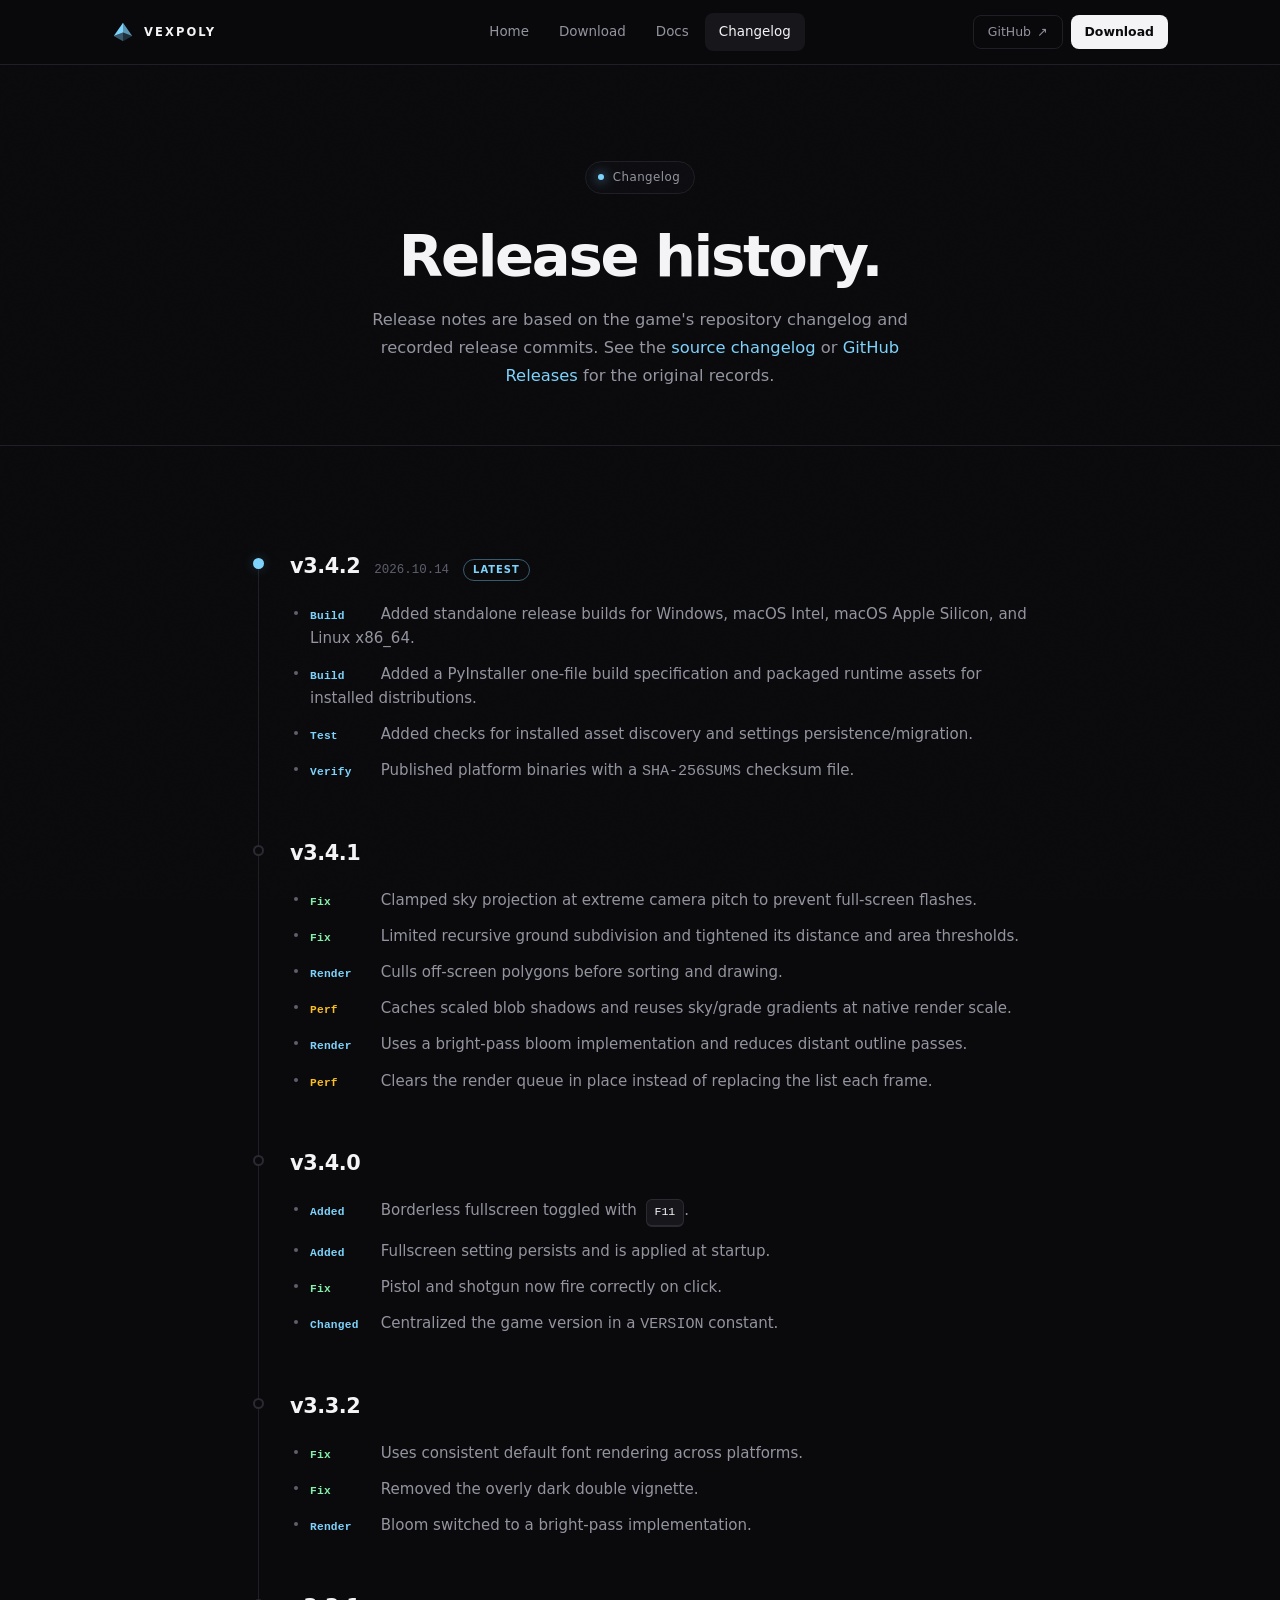
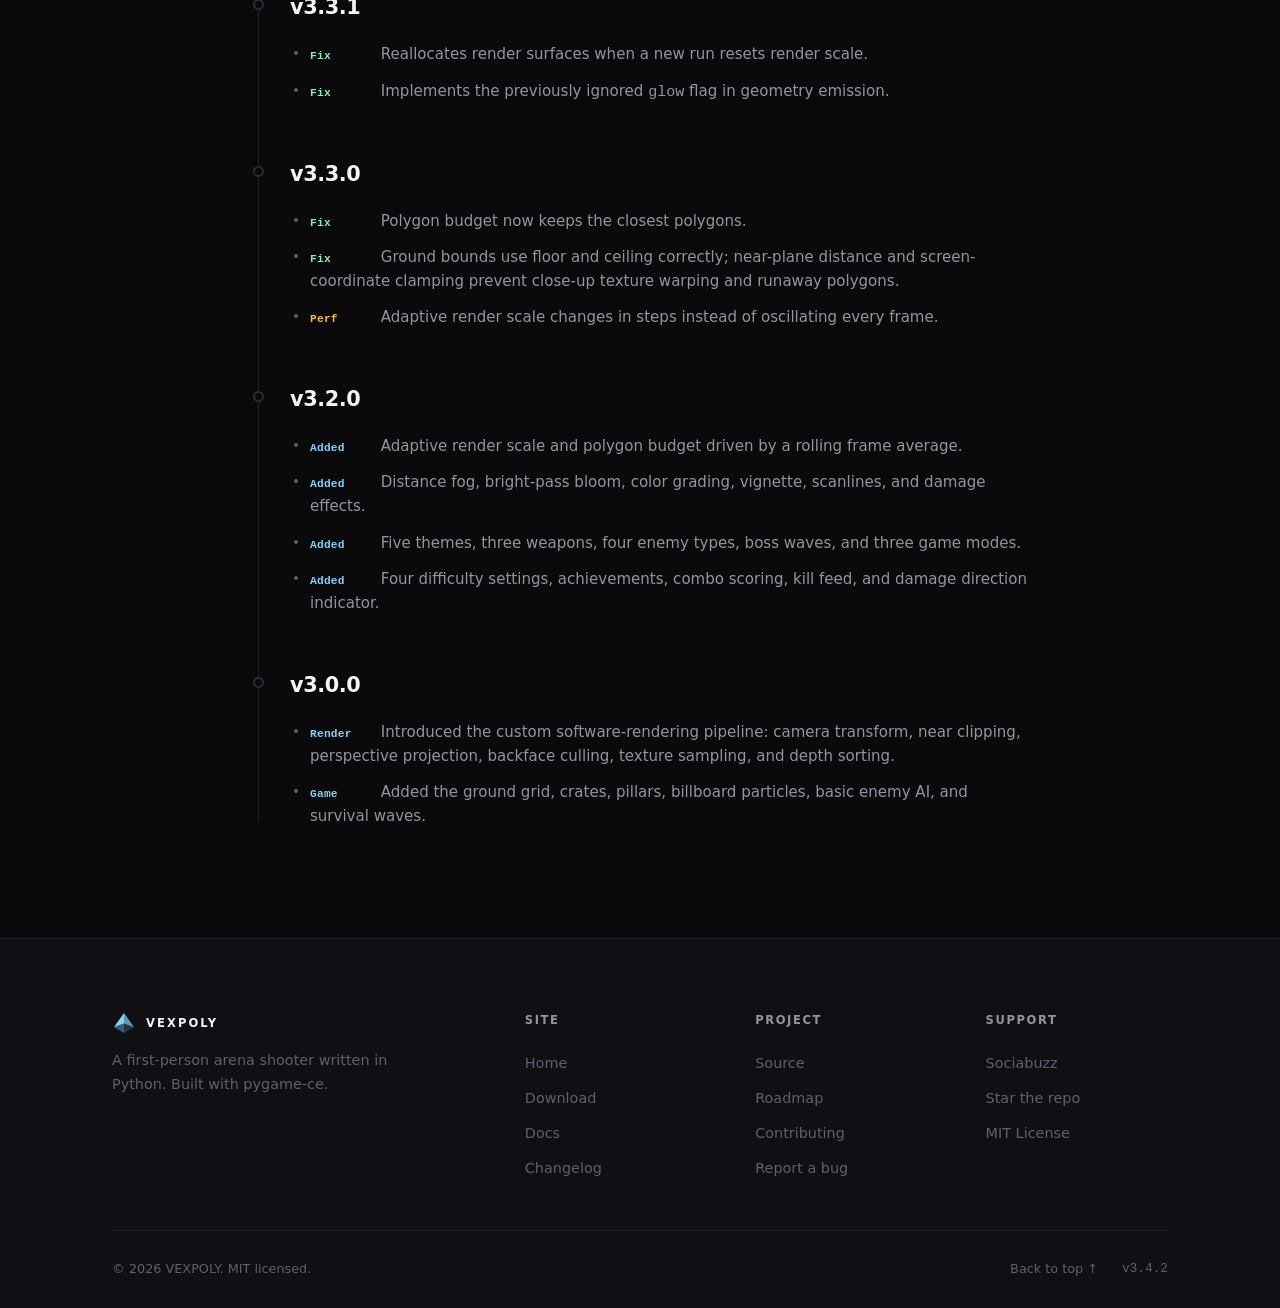
==== commit e1e0d031: "Make website changelog match repository history" ====
--- a/changelog.html
+++ b/changelog.html
@@ -5,6 +5,17 @@
 <meta name="viewport" content="width=device-width, initial-scale=1.0">
 <title>Changelog — VEXPOLY</title>
 <meta name="description" content="Every VEXPOLY release, from v3.0.0 onward.">
+<link rel="canonical" href="https://vexpoly.elwest.xyz/changelog.html">
+<meta property="og:type" content="website">
+<meta property="og:site_name" content="VEXPOLY">
+<meta property="og:title" content="Changelog — VEXPOLY">
+<meta property="og:description" content="Read the VEXPOLY release history, including renderer improvements, fixes, and platform packaging updates.">
+<meta property="og:url" content="https://vexpoly.elwest.xyz/changelog.html">
+<meta property="og:image" content="https://vexpoly.elwest.xyz/assets/social-preview.png">
+<meta name="twitter:card" content="summary_large_image">
+<meta name="twitter:title" content="Changelog — VEXPOLY">
+<meta name="twitter:description" content="Read the VEXPOLY release history, including renderer improvements, fixes, and platform packaging updates.">
+<meta name="twitter:image" content="https://vexpoly.elwest.xyz/assets/social-preview.png">
 <meta name="theme-color" content="#0A0A0C">
 <meta name="color-scheme" content="dark">
 <link rel="icon" href="assets/favicon.png">
@@ -59,8 +70,9 @@
     </p>
     <h1 class="display" data-reveal>Release history.</h1>
     <p class="section-lede" data-reveal>
-      Every notable change since v3.0.0. Full commit history lives on
-      <a href="https://github.com/dranimalis/vexpoly" target="_blank" rel="noopener" style="color:var(--accent)">GitHub</a>.
+      Release notes are based on the game's repository changelog and recorded release commits.
+      See the <a href="https://github.com/dranimalis/vexpoly/blob/main/CHANGELOG.md" target="_blank" rel="noopener" style="color:var(--accent)">source changelog</a> or
+      <a href="https://github.com/dranimalis/vexpoly/releases" target="_blank" rel="noopener" style="color:var(--accent)">GitHub Releases</a> for the original records.
     </p>
   </div>
 </section>
@@ -76,30 +88,30 @@
           <span class="release-tag is-latest">Latest</span>
         </div>
         <ul class="release-list">
-          <li><span class="kind">Build</span> First release with pre-built binaries for Windows 10+, macOS Intel and Apple Silicon, and Linux x86_64.</li>
-          <li><span class="kind">Build</span> Added the Windows executable, two macOS ZIPs, and Linux AppImage.</li>
-          <li><span class="kind">Verify</span> Added <code>SHA-256SUMS</code> to verify downloaded files.</li>
+          <li><span class="kind">Build</span> Added standalone release builds for Windows, macOS Intel, macOS Apple Silicon, and Linux x86_64.</li>
+          <li><span class="kind">Build</span> Added a PyInstaller one-file build specification and packaged runtime assets for installed distributions.</li>
+          <li><span class="kind">Test</span> Added checks for installed asset discovery and settings persistence/migration.</li>
+          <li><span class="kind">Verify</span> Published platform binaries with a <code>SHA-256SUMS</code> checksum file.</li>
         </ul>
       </article>
 
       <article class="release">
         <div class="release-head">
           <h3 class="release-ver">v3.4.1</h3>
-          <span class="release-date">2026.10.13</span>
         </div>
         <ul class="release-list">
           <li><span class="kind fix">Fix</span> Clamped sky projection at extreme camera pitch to prevent full-screen flashes.</li>
-          <li><span class="kind fix">Fix</span> Capped ground subdivision and tightened its distance and area thresholds.</li>
+          <li><span class="kind fix">Fix</span> Limited recursive ground subdivision and tightened its distance and area thresholds.</li>
           <li><span class="kind">Render</span> Culls off-screen polygons before sorting and drawing.</li>
-          <li><span class="kind perf">Perf</span> Caches scaled blob shadows and reuses gradients at native render scale.</li>
-          <li><span class="kind">Render</span> Corrected bloom to use a bright-pass and reduced distant outline passes.</li>
+          <li><span class="kind perf">Perf</span> Caches scaled blob shadows and reuses sky/grade gradients at native render scale.</li>
+          <li><span class="kind">Render</span> Uses a bright-pass bloom implementation and reduces distant outline passes.</li>
+          <li><span class="kind perf">Perf</span> Clears the render queue in place instead of replacing the list each frame.</li>
         </ul>
       </article>
 
       <article class="release">
         <div class="release-head">
           <h3 class="release-ver">v3.4.0</h3>
-          <span class="release-date">2026.07.19</span>
         </div>
         <ul class="release-list">
           <li><span class="kind">Added</span> Borderless fullscreen toggled with <kbd>F11</kbd>.</li>
@@ -112,7 +124,6 @@
       <article class="release">
         <div class="release-head">
           <h3 class="release-ver">v3.3.2</h3>
-          <span class="release-date">2026.06.04</span>
         </div>
         <ul class="release-list">
           <li><span class="kind fix">Fix</span> Uses consistent default font rendering across platforms.</li>
@@ -134,7 +145,6 @@
       <article class="release">
         <div class="release-head">
           <h3 class="release-ver">v3.3.0</h3>
-          <span class="release-date">2026.04.22</span>
         </div>
         <ul class="release-list">
           <li><span class="kind fix">Fix</span> Polygon budget now keeps the closest polygons.</li>
@@ -146,7 +156,6 @@
       <article class="release">
         <div class="release-head">
           <h3 class="release-ver">v3.2.0</h3>
-          <span class="release-date">2026.02.11</span>
         </div>
         <ul class="release-list">
           <li><span class="kind">Added</span> Adaptive render scale and polygon budget driven by a rolling frame average.</li>
@@ -159,7 +168,6 @@
       <article class="release">
         <div class="release-head">
           <h3 class="release-ver">v3.0.0</h3>
-          <span class="release-date">2025.10.18</span>
         </div>
         <ul class="release-list">
           <li><span class="kind">Render</span> Introduced the custom software-rendering pipeline: camera transform, near clipping, perspective projection, backface culling, texture sampling, and depth sorting.</li>
